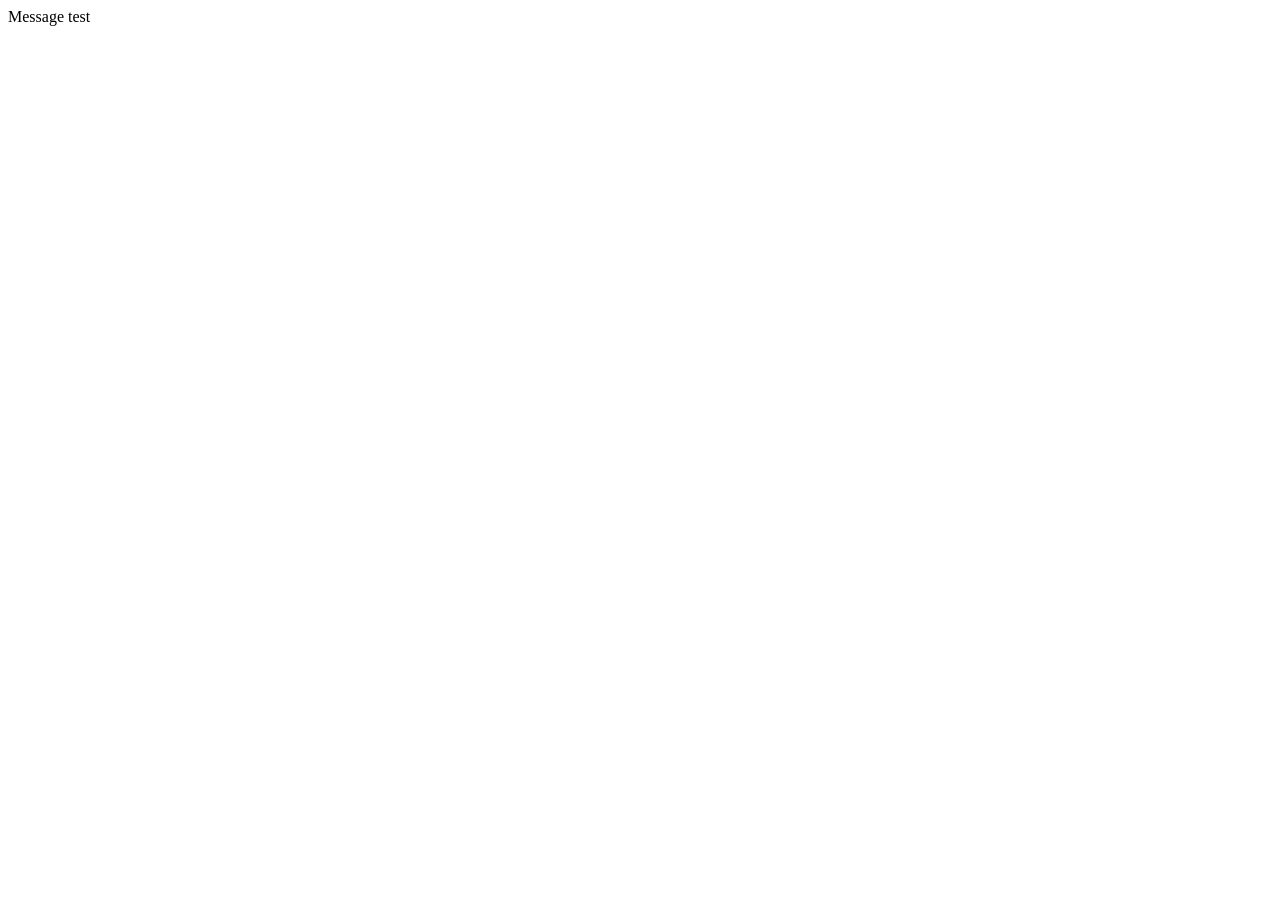
==== index.html @ f71c5851 "Add index.html and styles.css." ====
<html lang="en">
<head>
  <meta charset="UTF-8">
  <meta http-equiv="X-UA-Compatible" content="IE=edge">
  <meta name="viewport" content="width=device-width, initial-scale=1.0">
  <title>Pocket Studios</title>
</head>
<body>
  <h>Message test</h>
</body>
</html>
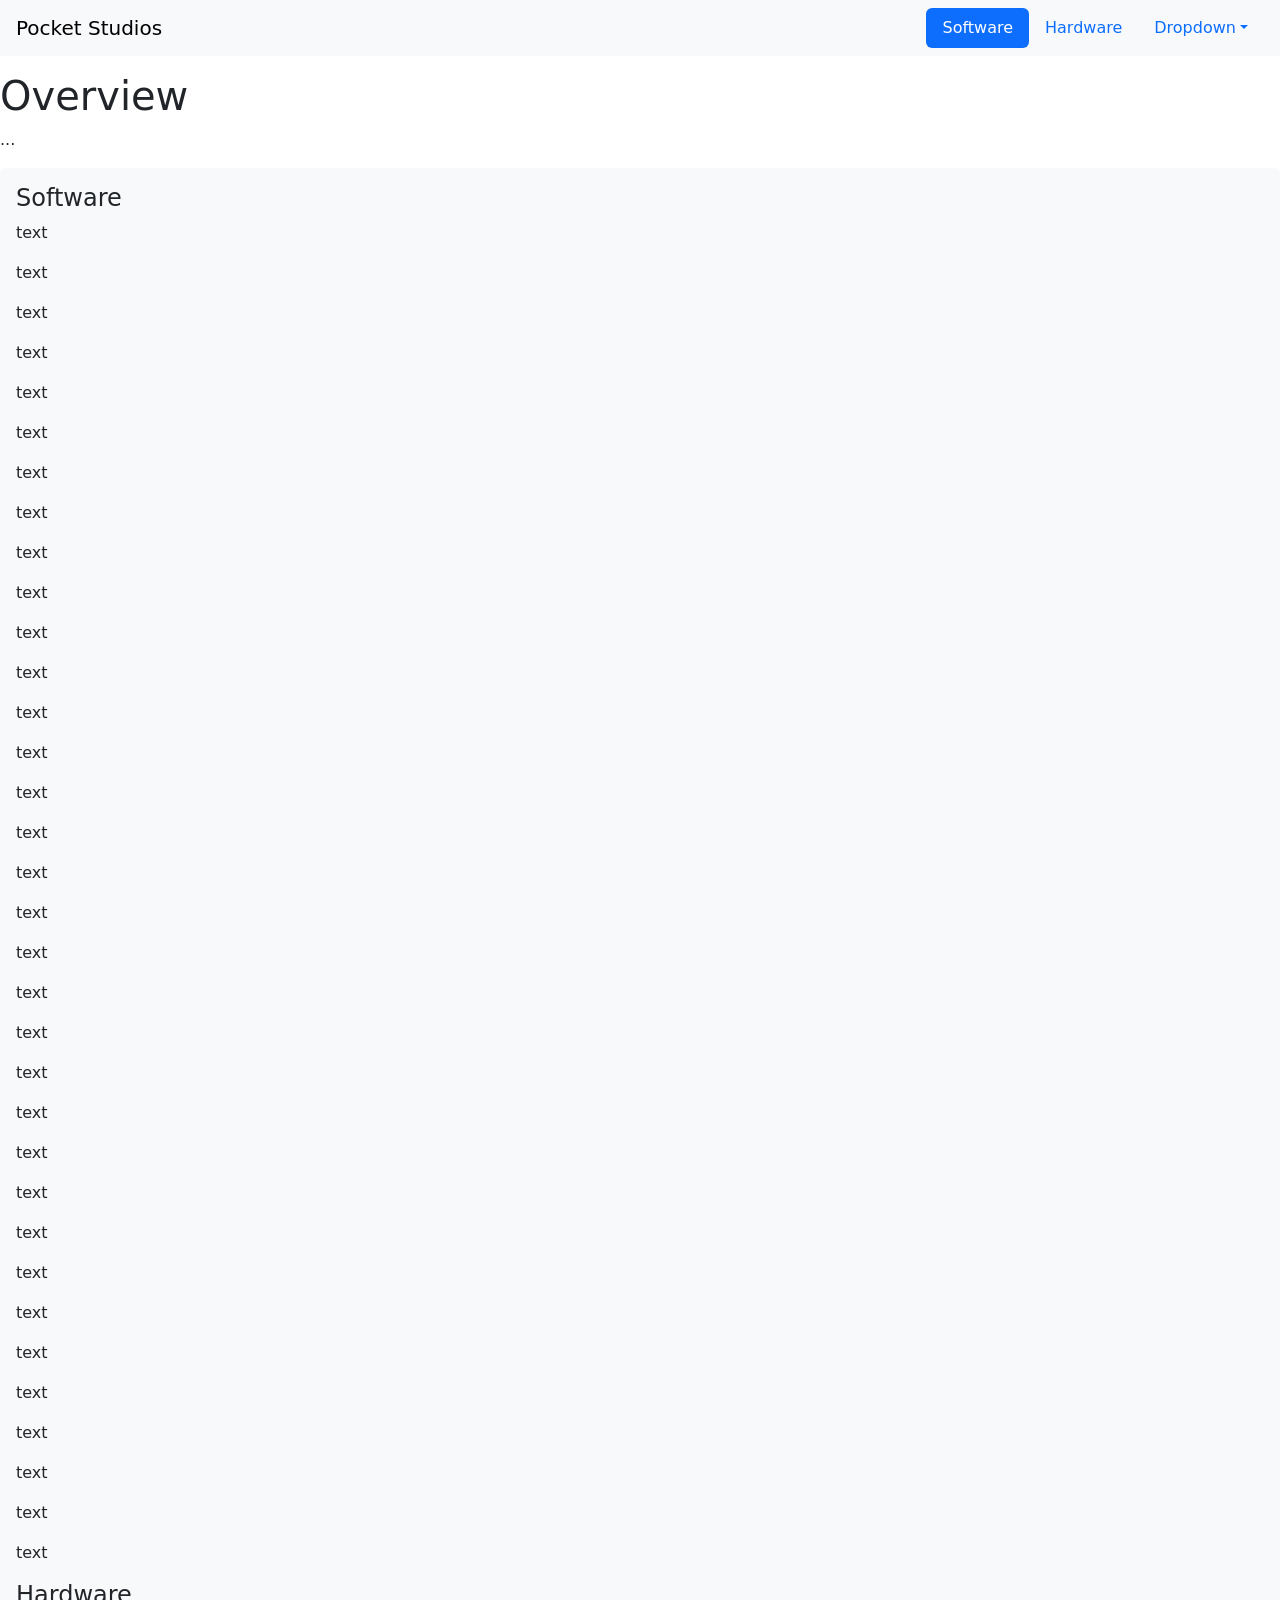
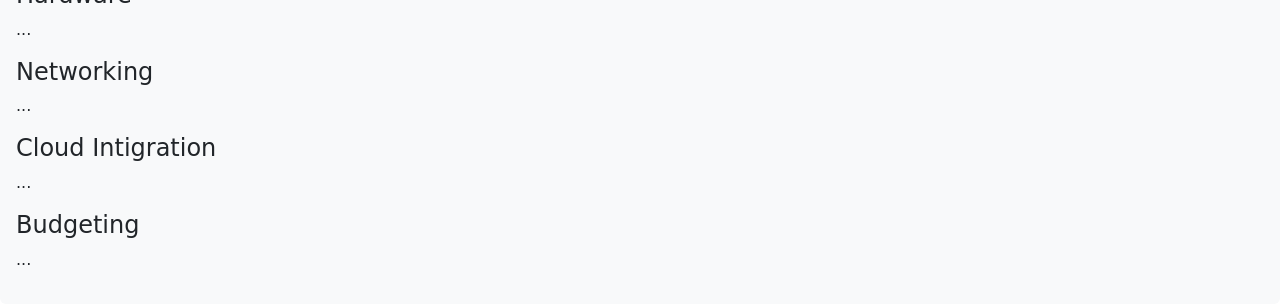
==== commit e4b90398: "Added some skeleton to the page." ====
--- a/index.html
+++ b/index.html
@@ -4,8 +4,79 @@
   <meta http-equiv="X-UA-Compatible" content="IE=edge">
   <meta name="viewport" content="width=device-width, initial-scale=1.0">
   <title>Pocket Studios</title>
+  <link href="https://cdn.jsdelivr.net/npm/bootstrap@5.3.8/dist/css/bootstrap.min.css" rel="stylesheet" integrity="sha384-sRIl4kxILFvY47J16cr9ZwB07vP4J8+LH7qKQnuqkuIAvNWLzeN8tE5YBujZqJLB" crossorigin="anonymous">
 </head>
 <body>
-  <h>Message test</h>
+<nav id="navbar-example2" class="navbar bg-body-tertiary px-3 mb-3">
+  <a class="navbar-brand" href="#">Pocket Studios</a>
+  <ul class="nav nav-pills">
+    <li class="nav-item">
+      <a class="nav-link" href="#scrollspyHeading1">Software</a>
+    </li>
+    <li class="nav-item">
+      <a class="nav-link" href="#scrollspyHeading2">Hardware</a>
+    </li>
+    <li class="nav-item dropdown">
+      <a class="nav-link dropdown-toggle" data-bs-toggle="dropdown" href="#" role="button" aria-expanded="false">Dropdown</a>
+      <ul class="dropdown-menu">
+        <li><a class="dropdown-item" href="#scrollspyHeading3">Networking</a></li>
+        <li><a class="dropdown-item" href="#scrollspyHeading4">OSI model</a></li>
+        <li><hr class="dropdown-divider"></li>
+        <li><a class="dropdown-item" href="#scrollspyHeading5">Budgeting</a></li>
+      </ul>
+    </li>
+  </ul>
+</nav>
+<h1> Overview </h1>
+<p>...</p>
+<div data-bs-spy="scroll" data-bs-target="#navbar-example2" data-bs-root-margin="0px 0px -40%" data-bs-smooth-scroll="true" class="scrollspy-example bg-body-tertiary p-3 rounded-2" tabindex="0">
+  <h4 id="scrollspyHeading1">Software</h4>
+  <p>text</p>
+   <p>text</p>
+    <p>text</p>
+     <p>text</p>
+      <p>text</p>
+       <p>text</p>
+        <p>text</p>
+         <p>text</p>
+          <p>text</p>
+           <p>text</p>
+            <p>text</p>
+             <p>text</p>
+              <p>text</p>
+               <p>text</p>
+                <p>text</p>
+                 <p>text</p>
+                  <p>text</p>
+                    <p>text</p>
+   <p>text</p>
+    <p>text</p>
+     <p>text</p>
+      <p>text</p>
+       <p>text</p>
+        <p>text</p>
+         <p>text</p>
+          <p>text</p>
+           <p>text</p>
+            <p>text</p>
+             <p>text</p>
+              <p>text</p>
+               <p>text</p>
+                <p>text</p>
+                 <p>text</p>
+                  <p>text</p>
+  <h4 id="scrollspyHeading2">Hardware</h4>
+  <p>...</p>
+  <h4 id="scrollspyHeading3">Networking</h4>
+  <p>...</p>
+  <h4 id="scrollspyHeading4">Cloud Intigration</h4>
+  <p>...</p>
+  <h4 id="scrollspyHeading5">Budgeting</h4>
+  <p>...</p>
+</div>
+
+
+   
+   <script src="https://cdn.jsdelivr.net/npm/bootstrap@5.3.8/dist/js/bootstrap.bundle.min.js" integrity="sha384-FKyoEForCGlyvwx9Hj09JcYn3nv7wiPVlz7YYwJrWVcXK/BmnVDxM+D2scQbITxI" crossorigin="anonymous"></script>
 </body>
 </html>
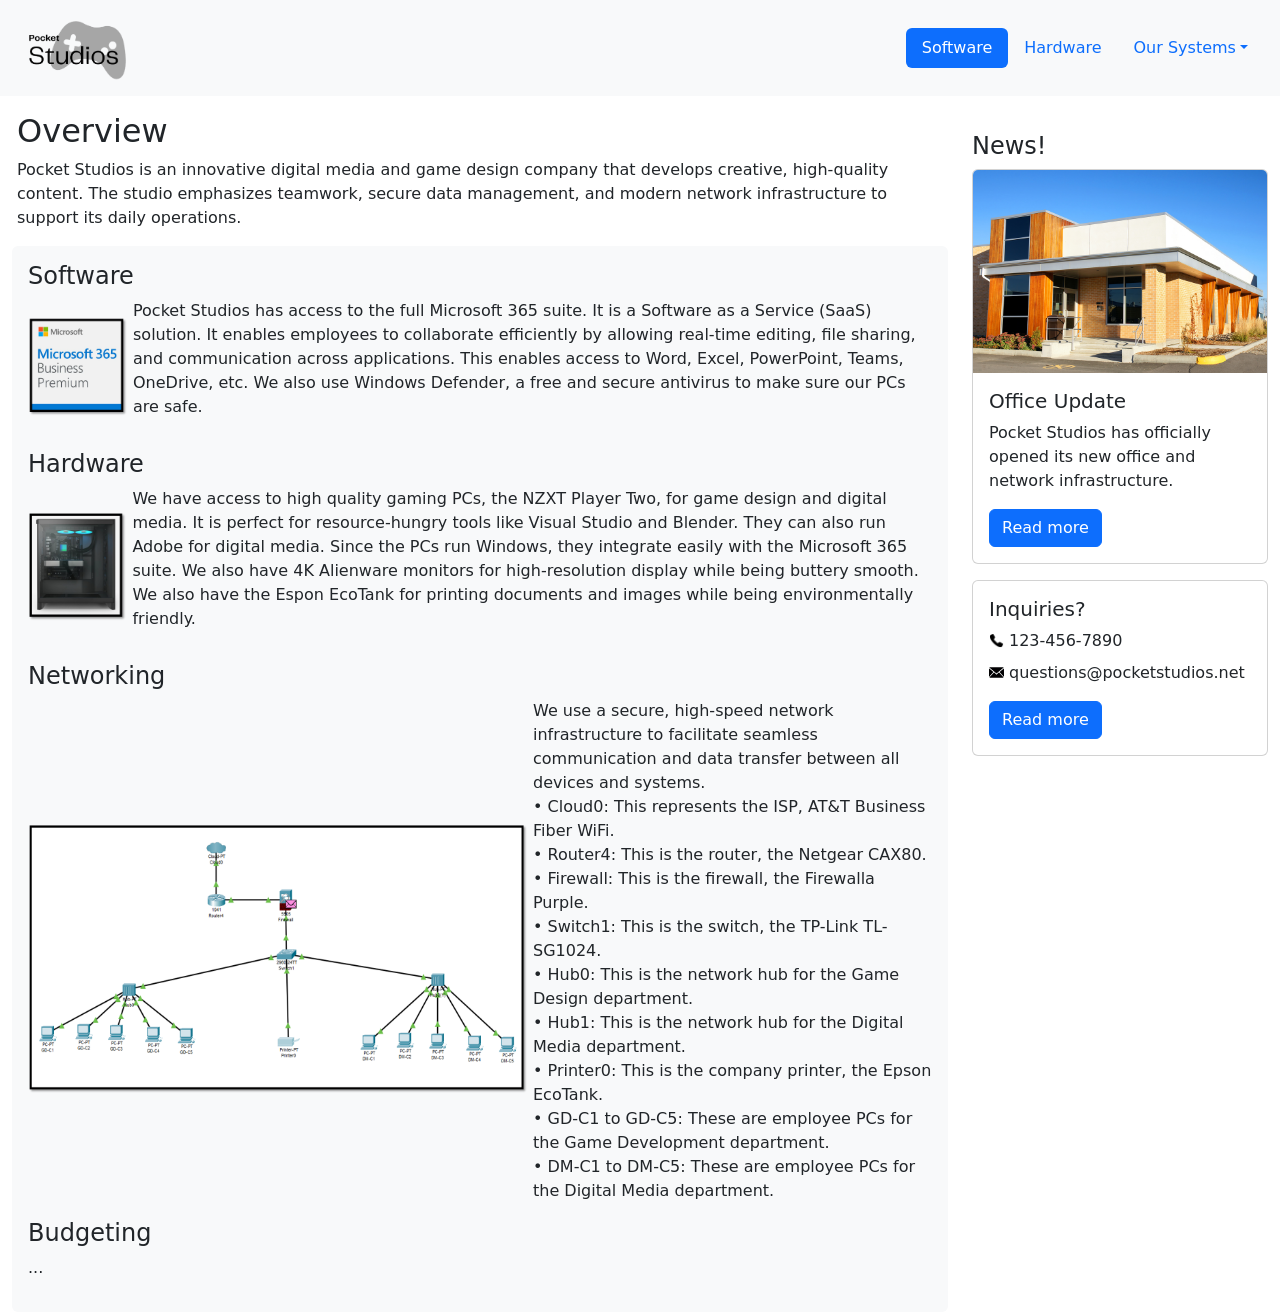
==== commit 189c5fc7: "Refactor code structure for improved readability and maintainability and added images" ====
--- a/index.html
+++ b/index.html
@@ -1,5 +1,8 @@
+<!DOCTYPE html>
 <html lang="en">
 <head>
+  <link rel="icon" href="favicon.ico" type="image/x-icon">
+  <link rel="stylesheet" href="styles.css">
   <meta charset="UTF-8">
   <meta http-equiv="X-UA-Compatible" content="IE=edge">
   <meta name="viewport" content="width=device-width, initial-scale=1.0">
@@ -8,7 +11,9 @@
 </head>
 <body>
 <nav id="navbar-example2" class="navbar bg-body-tertiary px-3 mb-3">
-  <a class="navbar-brand" href="#">Pocket Studios</a>
+  <a class="navbar-brand" href="#">
+      <img src="images/logo.png" alt="Icon" width="120" height="70">
+    </a>
   <ul class="nav nav-pills">
     <li class="nav-item">
       <a class="nav-link" href="#scrollspyHeading1">Software</a>
@@ -17,66 +22,77 @@
       <a class="nav-link" href="#scrollspyHeading2">Hardware</a>
     </li>
     <li class="nav-item dropdown">
-      <a class="nav-link dropdown-toggle" data-bs-toggle="dropdown" href="#" role="button" aria-expanded="false">Dropdown</a>
+      <a class="nav-link dropdown-toggle" data-bs-toggle="dropdown" href="#" role="button" aria-expanded="false">Our Systems</a>
       <ul class="dropdown-menu">
         <li><a class="dropdown-item" href="#scrollspyHeading3">Networking</a></li>
-        <li><a class="dropdown-item" href="#scrollspyHeading4">OSI model</a></li>
+        <li><a class="dropdown-item" href="#scrollspyHeading4">OSI Model</a></li>
         <li><hr class="dropdown-divider"></li>
         <li><a class="dropdown-item" href="#scrollspyHeading5">Budgeting</a></li>
       </ul>
     </li>
   </ul>
 </nav>
-<h1> Overview </h1>
-<p>...</p>
-<div data-bs-spy="scroll" data-bs-target="#navbar-example2" data-bs-root-margin="0px 0px -40%" data-bs-smooth-scroll="true" class="scrollspy-example bg-body-tertiary p-3 rounded-2" tabindex="0">
-  <h4 id="scrollspyHeading1">Software</h4>
-  <p>text</p>
-   <p>text</p>
-    <p>text</p>
-     <p>text</p>
-      <p>text</p>
-       <p>text</p>
-        <p>text</p>
-         <p>text</p>
-          <p>text</p>
-           <p>text</p>
-            <p>text</p>
-             <p>text</p>
-              <p>text</p>
-               <p>text</p>
-                <p>text</p>
-                 <p>text</p>
-                  <p>text</p>
-                    <p>text</p>
-   <p>text</p>
-    <p>text</p>
-     <p>text</p>
-      <p>text</p>
-       <p>text</p>
-        <p>text</p>
-         <p>text</p>
-          <p>text</p>
-           <p>text</p>
-            <p>text</p>
-             <p>text</p>
-              <p>text</p>
-               <p>text</p>
-                <p>text</p>
-                 <p>text</p>
-                  <p>text</p>
-  <h4 id="scrollspyHeading2">Hardware</h4>
-  <p>...</p>
-  <h4 id="scrollspyHeading3">Networking</h4>
-  <p>...</p>
-  <h4 id="scrollspyHeading4">Cloud Intigration</h4>
-  <p>...</p>
-  <h4 id="scrollspyHeading5">Budgeting</h4>
-  <p>...</p>
+<div class="container-fluid mt-3">
+  <div class="row">
+
+    <!-- Left side: Main content -->
+    <div class="col-md-9">
+      <h2 style="margin-left: 5px;">Overview</h2>
+      <p style="margin-left: 5px;">Pocket Studios is an innovative digital media and game design company that develops creative, high-quality content. The studio emphasizes teamwork, secure data management, and modern network infrastructure to support its daily operations.</p>
+
+      <div data-bs-spy="scroll" data-bs-target="#navbar-example2" data-bs-root-margin="0px 0px -40%" data-bs-smooth-scroll="true" class="scrollspy-example bg-body-tertiary p-3 rounded-2" tabindex="0">
+        <h4 id="scrollspyHeading1">Software</h4>
+        <div class="image-text">
+          <img src="images/ms365.png" alt="Microsoft 365 Logo" width="100" height="100">
+          <p>Pocket Studios has access to the full Microsoft 365 suite. It is a Software as a Service (SaaS) solution. It enables employees to collaborate efficiently by allowing real-time editing, file sharing, and communication across applications. This enables access to Word, Excel, PowerPoint, Teams, OneDrive, etc. We also use Windows Defender, a free and secure antivirus to make sure our PCs are safe.</p>
+        </div>
+
+        <h4 id="scrollspyHeading2" style="margin-top: 15px;">Hardware</h4>
+        <div class="image-text">
+          <img src="images/pc.png" alt="NZXT Player Two" width="110" height="110">
+          <p>We have access to high quality gaming PCs, the NZXT Player Two, for game design and digital media. It is perfect for resource-hungry tools like Visual Studio and Blender. They can also run Adobe for digital media. Since the PCs run Windows, they integrate easily with the Microsoft 365 suite. We also have 4K Alienware monitors for high-resolution display while being buttery smooth. We also have the Espon EcoTank for printing documents and images while being environmentally friendly.</p>
+        </div>
+
+        <h4 id="scrollspyHeading3" style="margin-top: 15px;">Networking</h4>
+        <div class="image-text">
+          <img src="images/network.png" alt="network" width="500" height="270">
+          <p>We use a secure, high-speed network infrastructure to facilitate seamless communication and data transfer between all devices and systems. <br> •	Cloud0: This represents the ISP, AT&T Business Fiber WiFi.<br>•	Router4: This is the router, the Netgear CAX80.<br>•	Firewall: This is the firewall, the Firewalla Purple.<br>•	Switch1: This is the switch, the TP-Link TL-SG1024.<br>•	Hub0: This is the network hub for the Game Design department.<br>•	Hub1: This is the network hub for the Digital Media department.<br>•	Printer0: This is the company printer, the Epson EcoTank.<br>•	GD-C1 to GD-C5: These are employee PCs for the Game Development department.<br>•	DM-C1 to DM-C5: These are employee PCs for the Digital Media department.</p>
+        </div>
+        <h4 id="scrollspyHeading5">Budgeting</h4>
+        <p>...</p>
+      </div>
+    </div>
+
+    <!-- Right side: News card -->
+    <div class="col-md-3">
+      <h4 style="margin-top: 20px;">News!</h4>
+      <div class="card mb-3">
+        <img src="images/office.jpg" class="card-img-top" alt="News image">
+        <div class="card-body">
+          <h5 class="card-title">Office Update</h5>
+          <p class="card-text">Pocket Studios has officially opened its new office and network infrastructure.</p>
+          <a href="#" class="btn btn-primary">Read more</a>
+        </div>
+      </div>
+      <div class="card mb-3">
+        <div class="card-body">
+          <h5 class="card-title">Inquiries?</h5>
+          <div class="image-text align-items-center mb-2">
+            <img src="images/contact/free-phone-icon-504-thumb.png" alt="phone" width="15" height="15">
+            <p class="mb-0">123-456-7890</p>
+          </div>
+          <div class="image-text align-items-center">
+            <img src="images/contact/email-envelope.svg" alt="email" width="15" height="15">
+            <p class="mb-0">questions@pocketstudios.net</p>
+          </div>
+          <p class="card-text"></p>
+          <a href="#" class="btn btn-primary">Read more</a>
+        </div>
+      </div>
+    </div>
+
+  </div>
 </div>
-
-
-   
    <script src="https://cdn.jsdelivr.net/npm/bootstrap@5.3.8/dist/js/bootstrap.bundle.min.js" integrity="sha384-FKyoEForCGlyvwx9Hj09JcYn3nv7wiPVlz7YYwJrWVcXK/BmnVDxM+D2scQbITxI" crossorigin="anonymous"></script>
 </body>
 </html>
--- a/styles.css
+++ b/styles.css
@@ -0,0 +1,7 @@
+.image-text {
+  display: flex;
+  align-items: center; /* vertical centering */
+  justify-content: flex-start; /* align to left */
+  gap: 5px; /* space between image & text */
+  text-align: left; /* ensure text is left-aligned */
+}
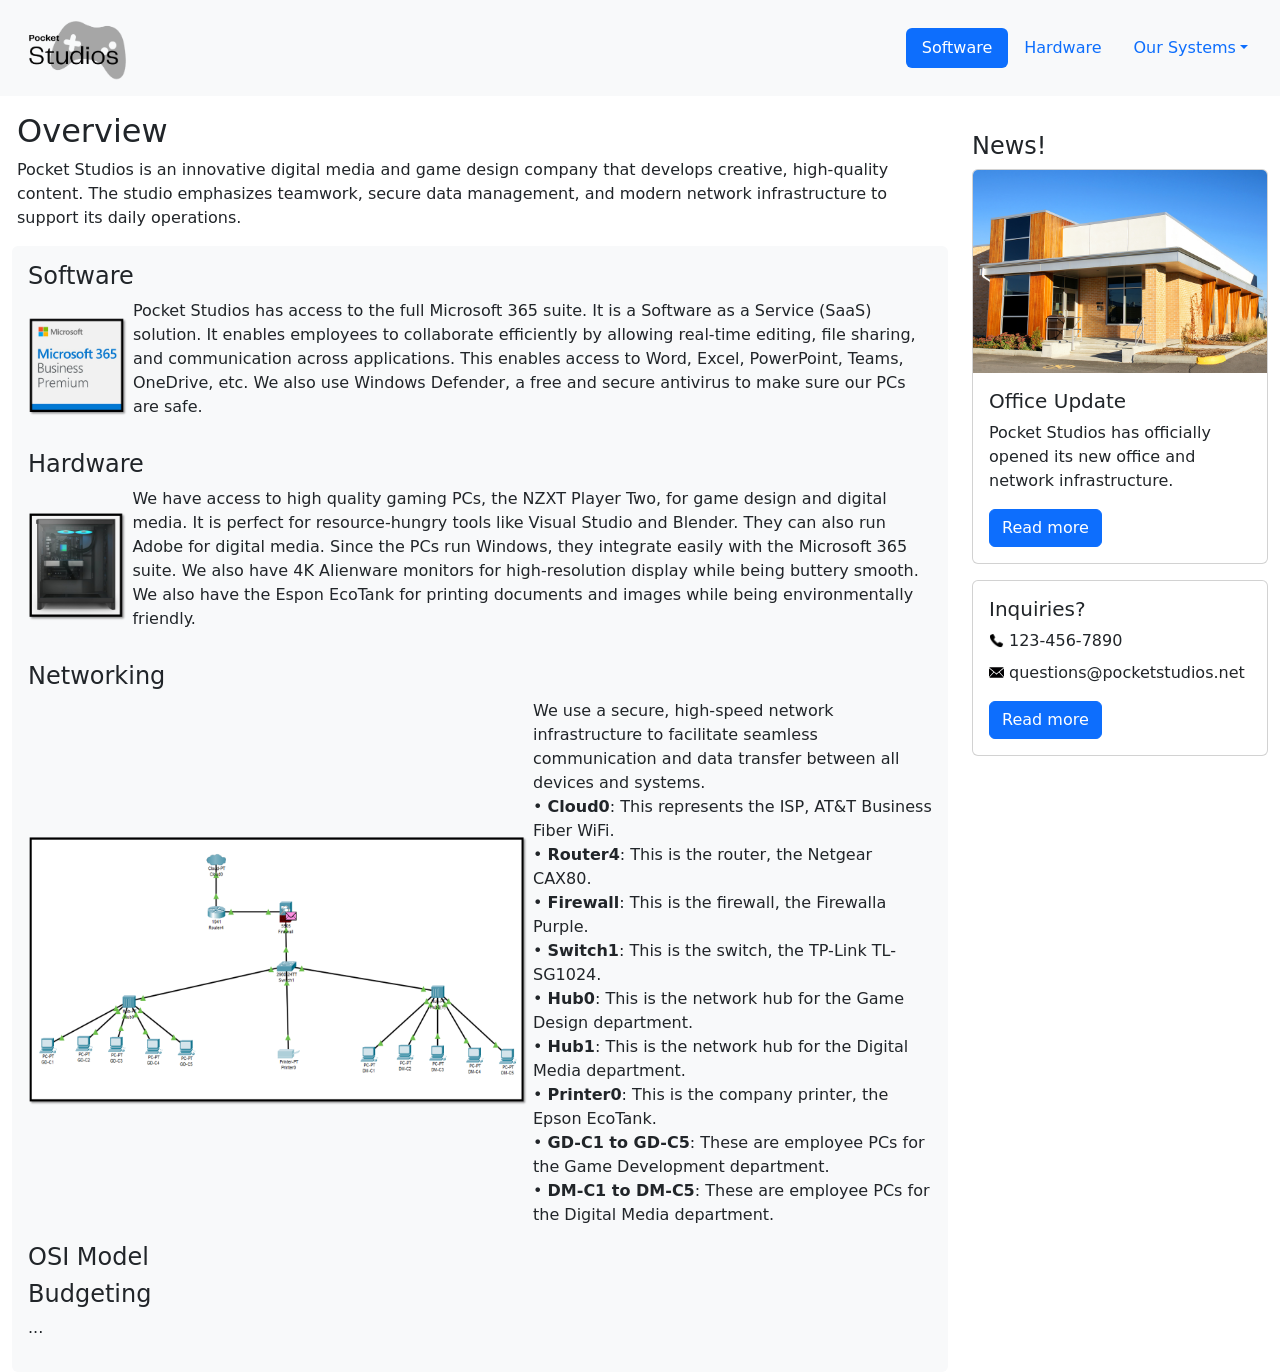
==== commit 35aff237: "Added bold for the device list and starting budgeting" ====
--- a/index.html
+++ b/index.html
@@ -56,8 +56,10 @@
         <h4 id="scrollspyHeading3" style="margin-top: 15px;">Networking</h4>
         <div class="image-text">
           <img src="images/network.png" alt="network" width="500" height="270">
-          <p>We use a secure, high-speed network infrastructure to facilitate seamless communication and data transfer between all devices and systems. <br> •	Cloud0: This represents the ISP, AT&T Business Fiber WiFi.<br>•	Router4: This is the router, the Netgear CAX80.<br>•	Firewall: This is the firewall, the Firewalla Purple.<br>•	Switch1: This is the switch, the TP-Link TL-SG1024.<br>•	Hub0: This is the network hub for the Game Design department.<br>•	Hub1: This is the network hub for the Digital Media department.<br>•	Printer0: This is the company printer, the Epson EcoTank.<br>•	GD-C1 to GD-C5: These are employee PCs for the Game Development department.<br>•	DM-C1 to DM-C5: These are employee PCs for the Digital Media department.</p>
+          <p>We use a secure, high-speed network infrastructure to facilitate seamless communication and data transfer between all devices and systems. <br> •	<strong>Cloud0</strong>: This represents the ISP, AT&T Business Fiber WiFi.<br>•	<strong>Router4</strong>: This is the router, the Netgear CAX80.<br>•	<strong>Firewall</strong>: This is the firewall, the Firewalla Purple.<br>•	<strong>Switch1</strong>: This is the switch, the TP-Link TL-SG1024.<br>•	<strong>Hub0</strong>: This is the network hub for the Game Design department.<br>•	<strong>Hub1</strong>: This is the network hub for the Digital Media department.<br>•	<strong>Printer0</strong>: This is the company printer, the Epson EcoTank.<br>•	<strong>GD-C1 to GD-C5</strong>: These are employee PCs for the Game Development department.<br>•	<strong>DM-C1 to DM-C5</strong>: These are employee PCs for the Digital Media department.</p>
         </div>
+        <h4 id="scrollspyHeading4">OSI Model</h4>
+
         <h4 id="scrollspyHeading5">Budgeting</h4>
         <p>...</p>
       </div>
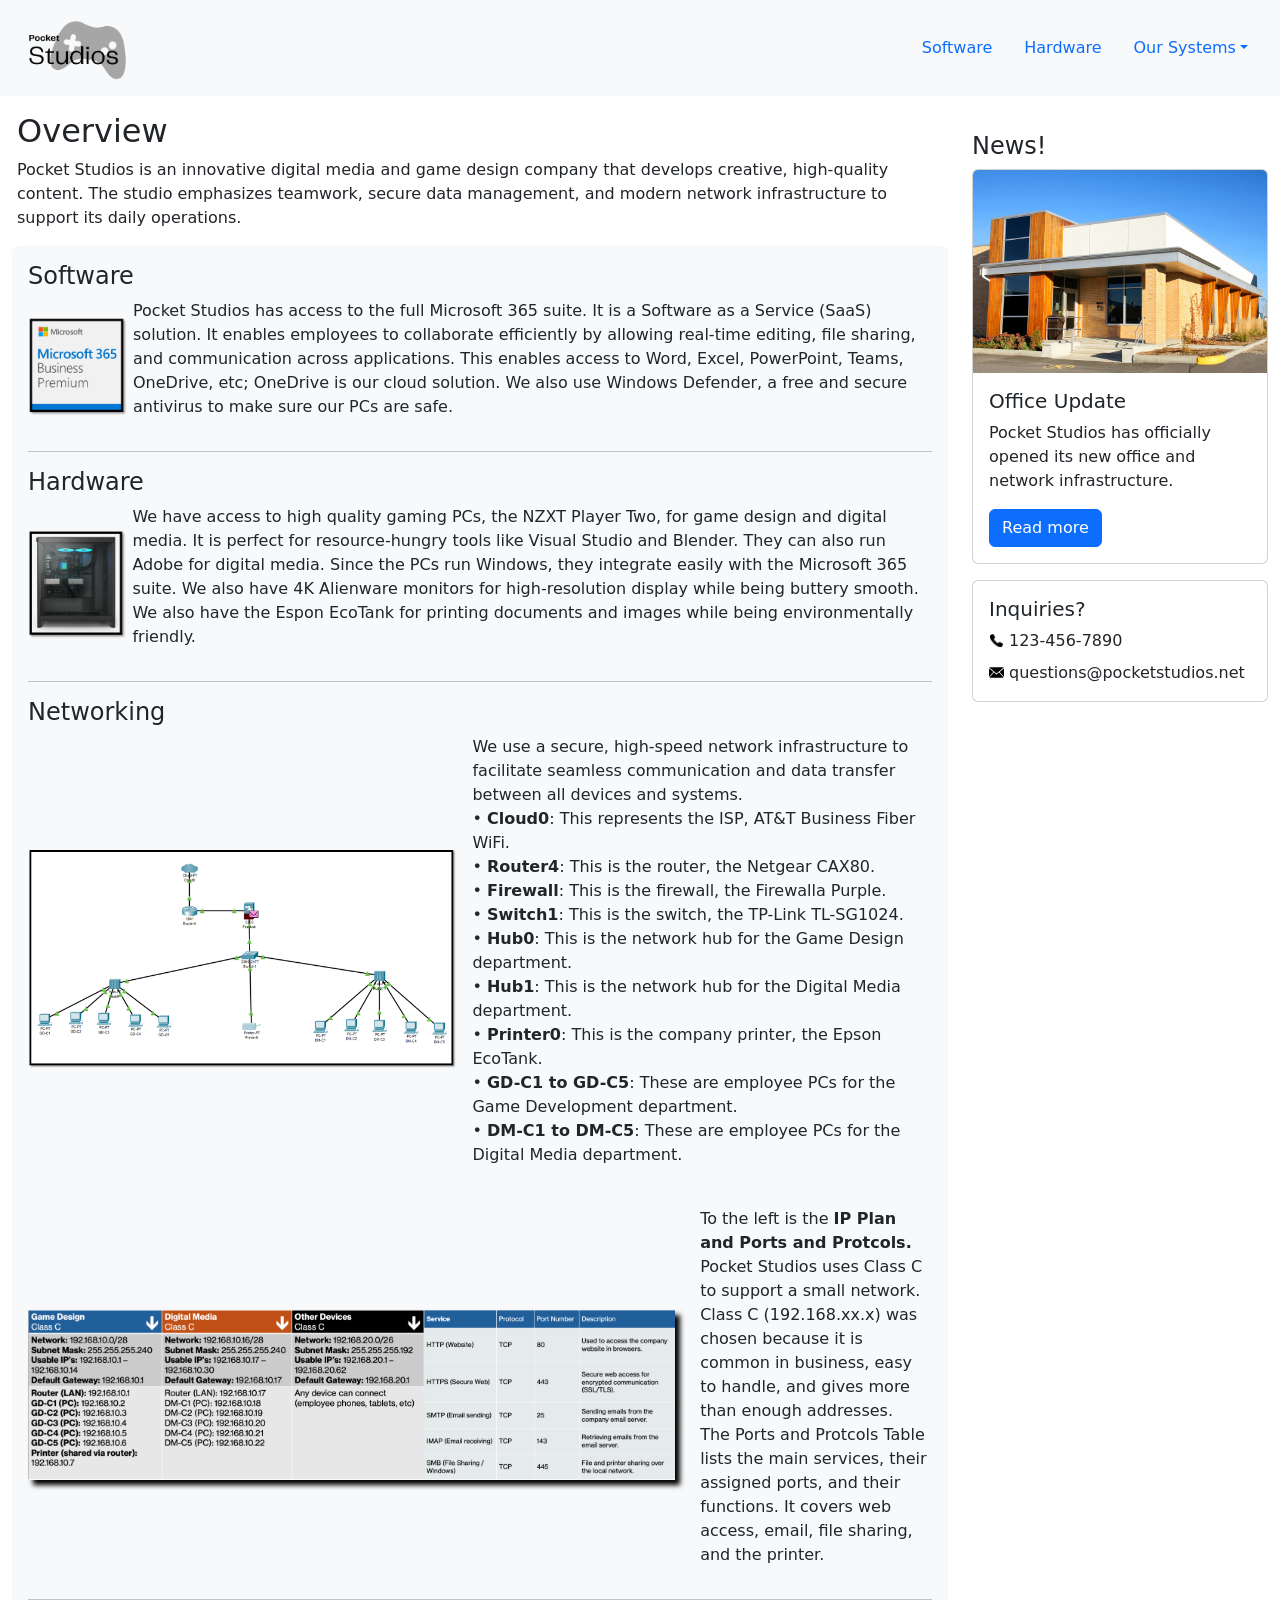
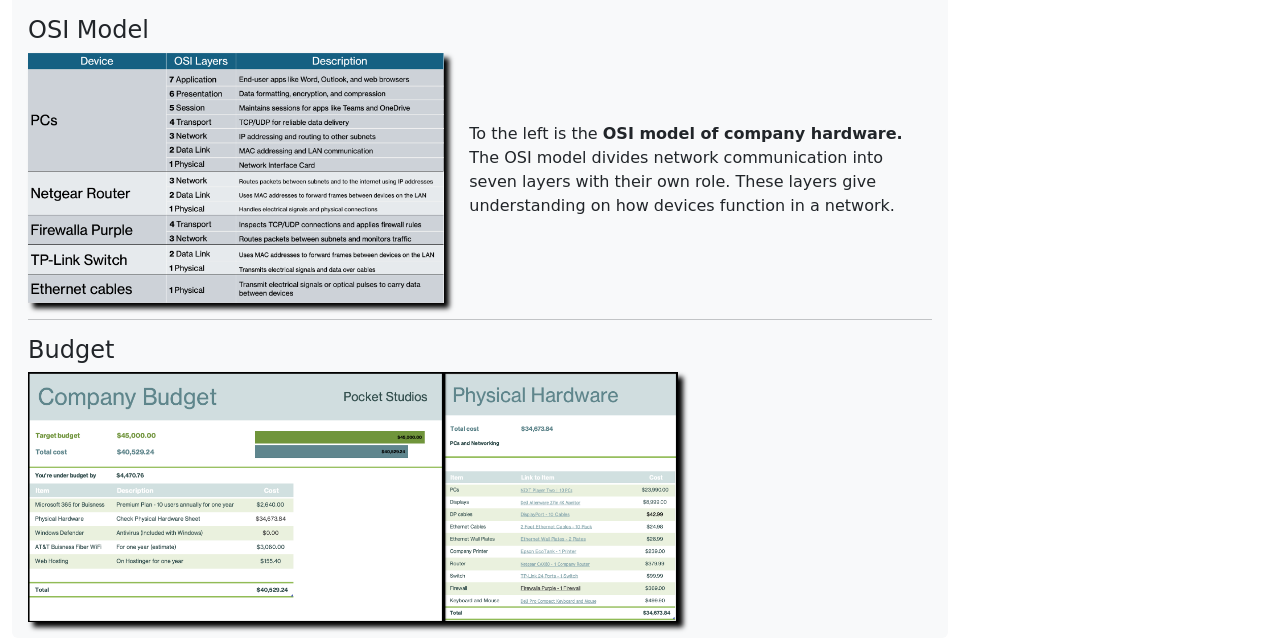
==== commit e4776c3e: "Added finishing touches to index.html and added a news page" ====
--- a/index.html
+++ b/index.html
@@ -11,7 +11,7 @@
 </head>
 <body>
 <nav id="navbar-example2" class="navbar bg-body-tertiary px-3 mb-3">
-  <a class="navbar-brand" href="#">
+  <a class="navbar-brand" href="index.html">
       <img src="images/logo.png" alt="Icon" width="120" height="70">
     </a>
   <ul class="nav nav-pills">
@@ -43,25 +43,35 @@
       <div data-bs-spy="scroll" data-bs-target="#navbar-example2" data-bs-root-margin="0px 0px -40%" data-bs-smooth-scroll="true" class="scrollspy-example bg-body-tertiary p-3 rounded-2" tabindex="0">
         <h4 id="scrollspyHeading1">Software</h4>
         <div class="image-text">
-          <img src="images/ms365.png" alt="Microsoft 365 Logo" width="100" height="100">
-          <p>Pocket Studios has access to the full Microsoft 365 suite. It is a Software as a Service (SaaS) solution. It enables employees to collaborate efficiently by allowing real-time editing, file sharing, and communication across applications. This enables access to Word, Excel, PowerPoint, Teams, OneDrive, etc. We also use Windows Defender, a free and secure antivirus to make sure our PCs are safe.</p>
+          <img src="images/ms365.png" alt="ms365" width="100" height="100">
+          <p>Pocket Studios has access to the full Microsoft 365 suite. It is a Software as a Service (SaaS) solution. It enables employees to collaborate efficiently by allowing real-time editing, file sharing, and communication across applications. This enables access to Word, Excel, PowerPoint, Teams, OneDrive, etc; OneDrive is our cloud solution. We also use Windows Defender, a free and secure antivirus to make sure our PCs are safe.</p>
         </div>
-
+        <hr>
         <h4 id="scrollspyHeading2" style="margin-top: 15px;">Hardware</h4>
         <div class="image-text">
           <img src="images/pc.png" alt="NZXT Player Two" width="110" height="110">
           <p>We have access to high quality gaming PCs, the NZXT Player Two, for game design and digital media. It is perfect for resource-hungry tools like Visual Studio and Blender. They can also run Adobe for digital media. Since the PCs run Windows, they integrate easily with the Microsoft 365 suite. We also have 4K Alienware monitors for high-resolution display while being buttery smooth. We also have the Espon EcoTank for printing documents and images while being environmentally friendly.</p>
         </div>
-
+        <hr>
         <h4 id="scrollspyHeading3" style="margin-top: 15px;">Networking</h4>
         <div class="image-text">
-          <img src="images/network.png" alt="network" width="500" height="270">
-          <p>We use a secure, high-speed network infrastructure to facilitate seamless communication and data transfer between all devices and systems. <br> •	<strong>Cloud0</strong>: This represents the ISP, AT&T Business Fiber WiFi.<br>•	<strong>Router4</strong>: This is the router, the Netgear CAX80.<br>•	<strong>Firewall</strong>: This is the firewall, the Firewalla Purple.<br>•	<strong>Switch1</strong>: This is the switch, the TP-Link TL-SG1024.<br>•	<strong>Hub0</strong>: This is the network hub for the Game Design department.<br>•	<strong>Hub1</strong>: This is the network hub for the Digital Media department.<br>•	<strong>Printer0</strong>: This is the company printer, the Epson EcoTank.<br>•	<strong>GD-C1 to GD-C5</strong>: These are employee PCs for the Game Development department.<br>•	<strong>DM-C1 to DM-C5</strong>: These are employee PCs for the Digital Media department.</p>
+          <img src="images/network.png" alt="network" width="510" height="220">
+          <p style="margin-left: 10px;">We use a secure, high-speed network infrastructure to facilitate seamless communication and data transfer between all devices and systems. <br> •	<strong>Cloud0</strong>: This represents the ISP, AT&T Business Fiber WiFi.<br>•	<strong>Router4</strong>: This is the router, the Netgear CAX80.<br>•	<strong>Firewall</strong>: This is the firewall, the Firewalla Purple.<br>•	<strong>Switch1</strong>: This is the switch, the TP-Link TL-SG1024.<br>•	<strong>Hub0</strong>: This is the network hub for the Game Design department.<br>•	<strong>Hub1</strong>: This is the network hub for the Digital Media department.<br>•	<strong>Printer0</strong>: This is the company printer, the Epson EcoTank.<br>•	<strong>GD-C1 to GD-C5</strong>: These are employee PCs for the Game Development department.<br>•	<strong>DM-C1 to DM-C5</strong>: These are employee PCs for the Digital Media department.</p>
         </div>
+        <br>
+        <div class="image-text">
+          <img src="images/ip.png" alt="ipplan" width="650" height="170" style="box-shadow: 5px 5px 5px black;">
+          <p style="margin-left: 20px;">To the left is the <strong>IP Plan and Ports and Protcols.</strong><br>Pocket Studios uses Class C to support a small network. Class C (192.168.xx.x) was chosen because it is common in business, easy to handle, and gives more than enough addresses.<br>The Ports and Protcols Table lists the main services, their assigned ports, and their functions. It covers web access, email, file sharing, and the printer.</p>
+        </div>
+        <hr>
         <h4 id="scrollspyHeading4">OSI Model</h4>
-
-        <h4 id="scrollspyHeading5">Budgeting</h4>
-        <p>...</p>
+        <div class="image-text">
+          <img src="images/osi.png" alt="osi" width="650" height="250" style="box-shadow: 5px 5px 5px black;">
+          <p style="margin-left: 20px;">To the left is the <strong>OSI model of company hardware.</strong><br>The OSI model divides network communication into seven layers with their own role. These layers give understanding on how devices function in a network.</p>
+        </div>
+        <hr>
+        <h4 id="scrollspyHeading5">Budget</h4>
+        <img src="images/budget.png" alt="budget" width="650" height="250" style="box-shadow: 5px 5px 5px black;">
       </div>
     </div>
 
@@ -73,7 +83,7 @@
         <div class="card-body">
           <h5 class="card-title">Office Update</h5>
           <p class="card-text">Pocket Studios has officially opened its new office and network infrastructure.</p>
-          <a href="#" class="btn btn-primary">Read more</a>
+          <a href="news/officeupdate.html" class="btn btn-primary">Read more</a>
         </div>
       </div>
       <div class="card mb-3">
@@ -88,7 +98,6 @@
             <p class="mb-0">questions@pocketstudios.net</p>
           </div>
           <p class="card-text"></p>
-          <a href="#" class="btn btn-primary">Read more</a>
         </div>
       </div>
     </div>
